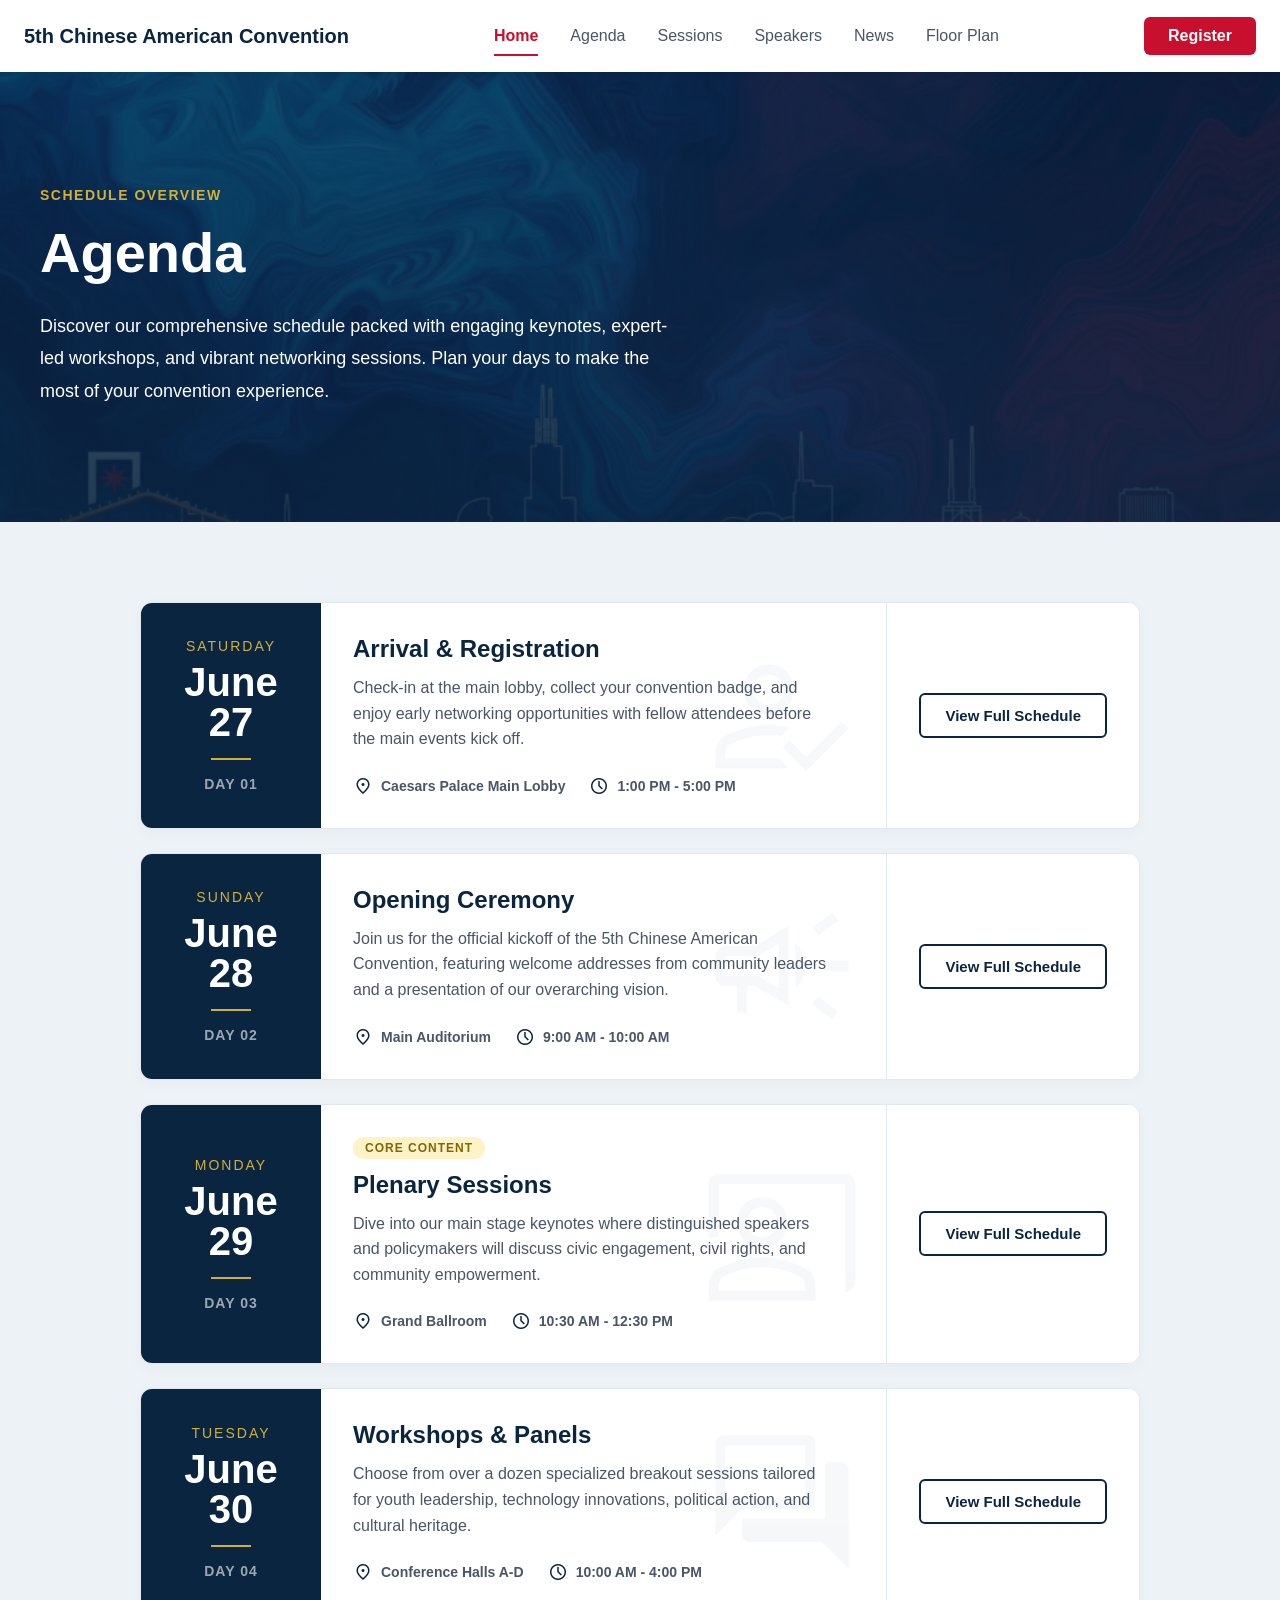
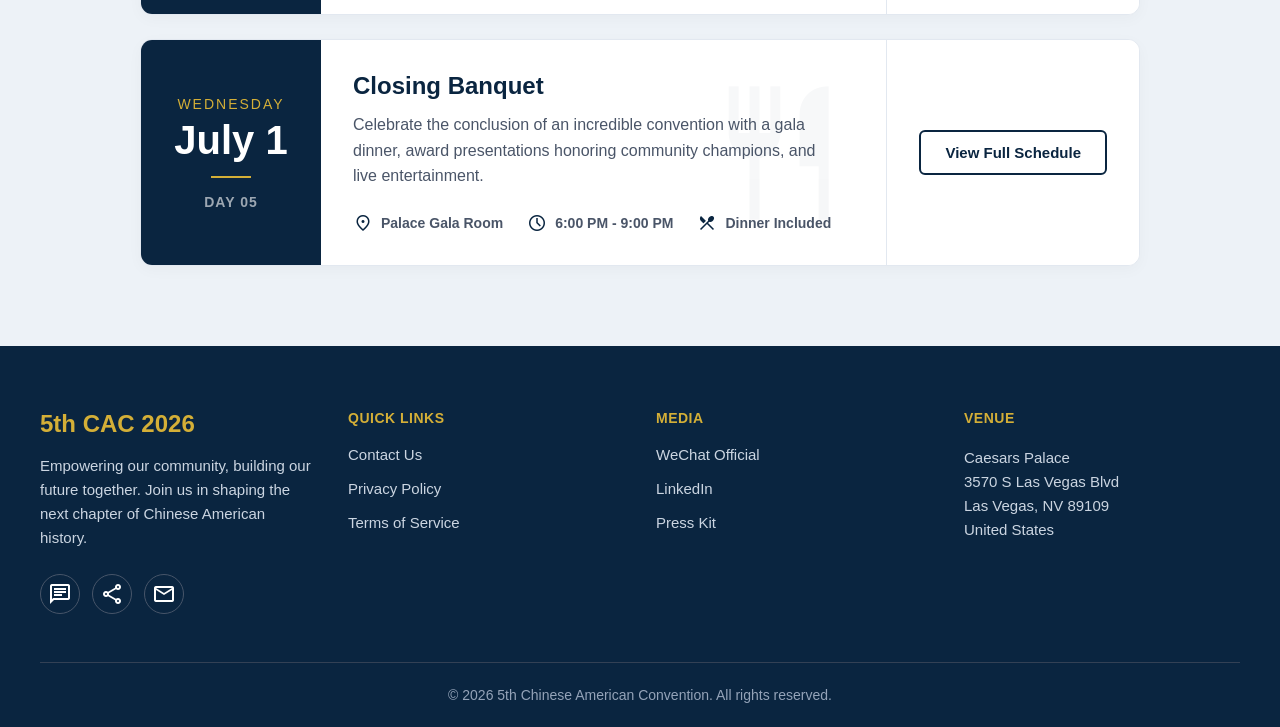
==== agenda.html @ 035e11e8 "agenda" ====
<!DOCTYPE html>
<html lang="en">

<head>
    <meta charset="UTF-8">
    <meta name="viewport" content="width=device-width, initial-scale=1.0">
    <title>Agenda | 5th Chinese American Convention</title>

    <!-- Google Material Icons -->
    <link rel="stylesheet"
        href="https://fonts.googleapis.com/css2?family=Material+Symbols+Outlined:opsz,wght,FILL,GRAD@24,400,0,0" />

    <link rel="stylesheet" href="global.css">
    <link rel="stylesheet" href="styles/agenda.css">
</head>

<body>
    <!-- Header is injected dynamically here -->
    <div id="header-placeholder"></div>

    <main>
        <!-- Sub-Page Hero Banner Component -->
        <section class="agenda-hero">
            <div class="agenda-hero-container">
                <div class="agenda-hero-content">
                    <span class="agenda-kicker">SCHEDULE OVERVIEW</span>
                    <h1 class="agenda-title">Agenda</h1>
                    <p class="agenda-desc">Discover our comprehensive schedule packed with engaging keynotes, expert-led workshops, and vibrant networking sessions. Plan your days to make the most of your convention experience.</p>
                </div>
            </div>
        </section>

        <!-- Event Schedule Timeline Section -->
        <section class="timeline-section">
            <div class="timeline-container">
                
                <!-- Timeline Row 1 -->
                <div class="timeline-card">
                    <div class="timeline-date-block">
                        <span class="day-text">SATURDAY</span>
                        <span class="date-text">June 27</span>
                        <hr class="date-divider">
                        <span class="day-label">Day 01</span>
                    </div>
                    <div class="timeline-body">
                        <span class="material-symbols-outlined watermark-icon">how_to_reg</span>
                        <h3 class="timeline-title">Arrival & Registration</h3>
                        <p class="timeline-desc">Check-in at the main lobby, collect your convention badge, and enjoy early networking opportunities with fellow attendees before the main events kick off.</p>
                        <div class="timeline-meta">
                            <span class="meta-item"><span class="material-symbols-outlined">location_on</span> Caesars Palace Main Lobby</span>
                            <span class="meta-item"><span class="material-symbols-outlined">schedule</span> 1:00 PM - 5:00 PM</span>
                        </div>
                    </div>
                    <div class="timeline-action">
                        <a href="day1.html" class="btn-ghost-navy">View Full Schedule</a>
                    </div>
                </div>

                <!-- Timeline Row 2 -->
                <div class="timeline-card">
                    <div class="timeline-date-block">
                        <span class="day-text">SUNDAY</span>
                        <span class="date-text">June 28</span>
                        <hr class="date-divider">
                        <span class="day-label">Day 02</span>
                    </div>
                    <div class="timeline-body">
                        <span class="material-symbols-outlined watermark-icon">campaign</span>
                        <h3 class="timeline-title">Opening Ceremony</h3>
                        <p class="timeline-desc">Join us for the official kickoff of the 5th Chinese American Convention, featuring welcome addresses from community leaders and a presentation of our overarching vision.</p>
                        <div class="timeline-meta">
                            <span class="meta-item"><span class="material-symbols-outlined">location_on</span> Main Auditorium</span>
                            <span class="meta-item"><span class="material-symbols-outlined">schedule</span> 9:00 AM - 10:00 AM</span>
                        </div>
                    </div>
                    <div class="timeline-action">
                        <a href="#" class="btn-ghost-navy">View Full Schedule</a>
                    </div>
                </div>

                <!-- Timeline Row 3 (Featuring Core Content Badge) -->
                <div class="timeline-card">
                    <div class="timeline-date-block">
                        <span class="day-text">MONDAY</span>
                        <span class="date-text">June 29</span>
                        <hr class="date-divider">
                        <span class="day-label">Day 03</span>
                    </div>
                    <div class="timeline-body">
                        <span class="material-symbols-outlined watermark-icon">co_present</span>
                        <span class="kicker-badge">CORE CONTENT</span>
                        <h3 class="timeline-title">Plenary Sessions</h3>
                        <p class="timeline-desc">Dive into our main stage keynotes where distinguished speakers and policymakers will discuss civic engagement, civil rights, and community empowerment.</p>
                        <div class="timeline-meta">
                            <span class="meta-item"><span class="material-symbols-outlined">location_on</span> Grand Ballroom</span>
                            <span class="meta-item"><span class="material-symbols-outlined">schedule</span> 10:30 AM - 12:30 PM</span>
                        </div>
                    </div>
                    <div class="timeline-action">
                        <a href="#" class="btn-ghost-navy">View Full Schedule</a>
                    </div>
                </div>

                <!-- Timeline Row 4 -->
                <div class="timeline-card">
                    <div class="timeline-date-block">
                        <span class="day-text">TUESDAY</span>
                        <span class="date-text">June 30</span>
                        <hr class="date-divider">
                        <span class="day-label">Day 04</span>
                    </div>
                    <div class="timeline-body">
                        <span class="material-symbols-outlined watermark-icon">forum</span>
                        <h3 class="timeline-title">Workshops & Panels</h3>
                        <p class="timeline-desc">Choose from over a dozen specialized breakout sessions tailored for youth leadership, technology innovations, political action, and cultural heritage.</p>
                        <div class="timeline-meta">
                            <span class="meta-item"><span class="material-symbols-outlined">location_on</span> Conference Halls A-D</span>
                            <span class="meta-item"><span class="material-symbols-outlined">schedule</span> 10:00 AM - 4:00 PM</span>
                        </div>
                    </div>
                    <div class="timeline-action">
                        <a href="#" class="btn-ghost-navy">View Full Schedule</a>
                    </div>
                </div>

                <!-- Timeline Row 5 -->
                <div class="timeline-card">
                    <div class="timeline-date-block">
                        <span class="day-text">WEDNESDAY</span>
                        <span class="date-text">July 1</span>
                        <hr class="date-divider">
                        <span class="day-label">Day 05</span>
                    </div>
                    <div class="timeline-body">
                        <span class="material-symbols-outlined watermark-icon">restaurant</span>
                        <h3 class="timeline-title">Closing Banquet</h3>
                        <p class="timeline-desc">Celebrate the conclusion of an incredible convention with a gala dinner, award presentations honoring community champions, and live entertainment.</p>
                        <div class="timeline-meta">
                            <span class="meta-item"><span class="material-symbols-outlined">location_on</span> Palace Gala Room</span>
                            <span class="meta-item"><span class="material-symbols-outlined">schedule</span> 6:00 PM - 9:00 PM</span>
                            <span class="meta-item"><span class="material-symbols-outlined">restaurant_menu</span> Dinner Included</span>
                        </div>
                    </div>
                    <div class="timeline-action">
                        <a href="#" class="btn-ghost-navy">View Full Schedule</a>
                    </div>
                </div>

            </div>
        </section>
    </main>

    <!-- Footer is injected dynamically here -->
    <div id="footer-placeholder"></div>

    <script src="global.js"></script>
    <script src="scripts/agenda.js"></script>
</body>

</html>
---- global.css ----
:root {
    --brand-navy: #0A2540;
    --brand-red: #C8102E;
    --text-grey: #4A5568;
    --light-grey: #EDF2F7;
    --border-grey: #E2E8F0;
    --bg-white: #ffffff;
    --font-family: -apple-system, BlinkMacSystemFont, "Segoe UI", Roboto, Helvetica, Arial, sans-serif;
}

* {
    margin: 0;
    padding: 0;
    box-sizing: border-box;
}

html {
    scroll-behavior: smooth;
}

body {
    font-family: var(--font-family);
}

/* Allow the dynamically injected sticky header to attach to the body viewport */
#header-placeholder {
    display: contents;
}

/* ==================================
   Main Navbar (Desktop Architecture)
==================================== */
.main-navbar {
    display: flex;
    align-items: center;
    justify-content: space-between;
    padding: 0 24px;
    height: 72px;
    position: sticky;
    top: 0;
    z-index: 997; /* Sits just below the mobile overlay (998) and drawer (999) */
    background-color: var(--bg-white);
    box-shadow: 0 2px 4px rgba(0,0,0,0.05);
}

.brand-logo {
    font-weight: 700;
    color: var(--brand-navy);
    font-size: 1.25rem;
}

.desktop-nav ul {
    display: flex;
    list-style: none;
    gap: 32px;
}

.desktop-nav a {
    position: relative;
    text-decoration: none;
    color: var(--text-grey);
    font-weight: 400;
    padding: 8px 0;
    transition: color 0.3s ease;
}

/* Active Indicator with Left-to-Right Animation */
.desktop-nav a::after {
    content: '';
    position: absolute;
    left: 0;
    bottom: -4px;
    width: 100%;
    height: 2px;
    background-color: var(--brand-red);
    transform: scaleX(0);
    transform-origin: left;
    transition: transform 0.3s ease-in-out;
}

.desktop-nav a:hover {
    color: var(--brand-red);
}

.desktop-nav a:hover::after {
    transform: scaleX(1);
}

.desktop-nav a.active {
    color: var(--brand-red);
    font-weight: 700;
}

.desktop-nav a.active::after {
    transform: scaleX(1);
}

/* CTA Button */
.cta-btn {
    background-color: var(--brand-red);
    color: var(--bg-white);
    border: none;
    padding: 10px 24px;
    border-radius: 6px;
    font-weight: 700;
    font-size: 1rem;
    cursor: pointer;
    text-decoration: none;
    display: inline-block;
    transition: background-color 0.2s ease;
}

.cta-btn:hover {
    background-color: #a80c25;
}

.mobile-only {
    display: none;
}

/* ==================================
   Mobile Drawer Overlay Layout
==================================== */
.drawer-overlay {
    position: fixed;
    top: 0; left: 0;
    width: 100%; height: 100%;
    background-color: rgba(10, 37, 64, 0.4);
    z-index: 998;
    opacity: 0;
    pointer-events: none;
    transition: opacity 0.3s ease;
}

.drawer-overlay.open {
    opacity: 1;
    pointer-events: auto;
}

.mobile-drawer {
    position: fixed;
    top: 0;
    right: -100%;
    width: 100%;
    max-width: 400px;
    height: 100vh;
    background-color: var(--bg-white);
    z-index: 999;
    display: flex;
    flex-direction: column;
    transition: right 0.4s cubic-bezier(0.4, 0, 0.2, 1);
    box-shadow: -4px 0 15px rgba(0, 0, 0, 0.1);
}

.mobile-drawer.open {
    right: 0;
}

.drawer-content {
    flex: 1;
    padding: 24px;
    overflow-y: auto;
    min-height: 0;
}

/* 1. Drawer Header */
.drawer-header {
    display: flex;
    justify-content: space-between;
    align-items: center;
    margin-bottom: 24px;
}

.drawer-brand {
    display: flex;
    align-items: center;
    gap: 8px;
    font-weight: 700;
    color: var(--brand-navy);
    font-size: 1.1rem;
}

.icon-5 {
    background-color: var(--brand-navy);
    color: var(--bg-white);
    width: 28px;
    height: 28px;
    display: inline-flex;
    align-items: center;
    justify-content: center;
    border-radius: 4px;
}

.close-btn {
    background: none;
    border: none;
    font-size: 2rem;
    color: var(--text-grey);
    cursor: pointer;
    line-height: 1;
}

/* 2. Localization Toggle */
.localization-toggle {
    display: flex;
    background-color: var(--light-grey);
    padding: 4px;
    border-radius: 24px;
    margin-bottom: 24px;
}

.lang-btn {
    flex: 1;
    border: none;
    background: transparent;
    padding: 10px;
    border-radius: 20px;
    font-weight: 600;
    color: var(--text-grey);
    cursor: pointer;
    transition: 0.3s;
}

.lang-btn.active {
    background-color: var(--brand-navy);
    color: var(--bg-white);
}

/* 3. Vertical Navigation Links */
.mobile-nav ul {
    list-style: none;
}

.mobile-nav a {
    display: block;
    padding: 16px;
    text-decoration: none;
    color: var(--brand-navy);
    font-weight: 700;
    border-radius: 8px;
    margin-bottom: 8px;
    transition: 0.2s;
}

.mobile-nav a.active {
    background-color: var(--brand-red);
    color: var(--bg-white);
    box-shadow: 0 4px 10px rgba(200, 16, 46, 0.25);
}

/* 5. Sticky Bottom CTA */
.drawer-footer {
    padding: 24px;
    background-color: var(--bg-white);
    border-top: 1px solid var(--border-grey);
}

.sticky-cta {
    width: 100%;
    display: inline-flex;
    align-items: center;
    justify-content: center;
    gap: 10px;
    background-color: var(--brand-red);
    color: var(--bg-white);
    padding: 16px;
    border: none;
    border-radius: 8px;
    font-size: 1rem;
    font-weight: 700;
    text-decoration: none;
    cursor: pointer;
}

.microcopy {
    text-align: center;
    margin-top: 12px;
    font-size: 0.75rem;
    color: var(--text-grey);
    text-transform: uppercase;
}

/* ==================================
   Responsive Viewport Architecture
==================================== */
@media (max-width: 768px) {
    .desktop-nav, .desktop-only {
        display: none;
    }
    .mobile-only {
        display: flex;
        background: none;
        border: none;
        color: var(--brand-navy);
        cursor: pointer;
        align-items: center;
    }
}

/* ==================================
   Global Footer Architecture
==================================== */
.main-footer {
    background-color: var(--brand-navy);
    color: var(--bg-white);
    padding: 64px 24px 24px;
}

.footer-container {
    max-width: 1200px;
    margin: 0 auto;
    display: flex;
    flex-direction: column;
}

/* 1. Main Footer Grid Layout */
.footer-grid {
    display: grid;
    grid-template-columns: repeat(4, 1fr);
    gap: 32px;
    margin-bottom: 48px;
}

.footer-col {
    display: flex;
    flex-direction: column;
}

.footer-brand {
    color: var(--gold-accent, #D4AF37);
    font-size: 1.5rem;
    font-weight: 800;
    margin-bottom: 16px;
}

.footer-summary {
    color: #CBD5E1; /* Light gray */
    font-size: 0.9375rem;
    line-height: 1.6;
    margin-bottom: 24px;
}

.social-icons {
    display: flex;
    flex-direction: row;
    gap: 12px;
}

.social-icon {
    display: inline-flex;
    align-items: center;
    justify-content: center;
    width: 40px;
    height: 40px;
    border-radius: 50%;
    border: 1px solid #475569;
    color: var(--bg-white);
    text-decoration: none;
    transition: all 0.2s ease;
}

.social-icon:hover {
    border-color: var(--gold-accent, #D4AF37);
    color: var(--gold-accent, #D4AF37);
    background-color: rgba(212, 175, 55, 0.1);
}

.footer-heading {
    color: var(--gold-accent, #D4AF37);
    font-size: 0.875rem;
    font-weight: 700;
    text-transform: uppercase;
    margin-bottom: 20px;
    letter-spacing: 0.5px;
}

.footer-nav {
    list-style: none;
    display: flex;
    flex-direction: column;
    gap: 16px;
    padding: 0;
}

.footer-nav a {
    color: #CBD5E1;
    text-decoration: none;
    font-size: 0.9375rem;
    transition: color 0.2s ease;
}

.footer-nav a:hover {
    color: var(--gold-accent, #D4AF37);
}

.footer-address {
    color: #CBD5E1;
    font-size: 0.9375rem;
    line-height: 1.6;
    font-style: normal;
}

/* 2. Copyright Sub-Footer Bar */
.footer-bottom {
    border-top: 1px solid #334155;
    padding-top: 24px;
    text-align: center;
}

.footer-bottom p {
    color: #94A3B8; /* Muted gray */
    font-size: 0.875rem;
}

/* Responsive Reflow Optimization */
@media (max-width: 900px) {
    .footer-grid {
        grid-template-columns: repeat(2, 1fr);
        gap: 40px 24px;
    }
}

@media (max-width: 768px) {
    .footer-grid {
        grid-template-columns: 1fr;
        gap: 40px;
    }
    
    .footer-bottom {
        padding-top: 32px;
    }
}
---- styles/agenda.css ----
/* ==================================
   Sub-Page Hero Section (Agenda)
==================================== */
.agenda-hero {
    position: relative;
    /* Deep blue semi-transparent overlay mask on the background image */
    background-image: 
        linear-gradient(rgba(10, 37, 64, 0.75), rgba(10, 37, 64, 0.90)), 
        url('../images/convention_cover1.png');
    background-size: cover;
    background-position: center center;
    background-repeat: no-repeat;
    min-height: 50vh;
    display: flex;
    align-items: center;
    padding: 100px 24px;
}

.agenda-hero-container {
    max-width: 1200px;
    width: 100%;
    margin: 0 auto;
    display: flex;
    justify-content: flex-start; /* Left-aligned content flow */
}

.agenda-hero-content {
    max-width: 650px;
    display: flex;
    flex-direction: column;
    align-items: flex-start;
}

.agenda-kicker {
    color: var(--gold-accent, #D4AF37);
    font-size: 0.875rem;
    font-weight: 700;
    text-transform: uppercase;
    letter-spacing: 1.5px;
    margin-bottom: 16px;
}

.agenda-title {
    color: var(--bg-white, #ffffff);
    font-size: 3.5rem;
    font-weight: 800;
    line-height: 1.2;
    margin-bottom: 24px;
}

.agenda-desc {
    color: var(--bg-white, #ffffff);
    font-size: 1.125rem;
    font-weight: 400;
    line-height: 1.8; /* Wide line-height spacing for scannability */
}

/* Responsive Viewport Reflow */
@media (max-width: 768px) {
    .agenda-hero {
        padding: 60px 24px;
        min-height: 40vh;
    }

    .agenda-title {
        font-size: 2.5rem;
    }
    
    .agenda-desc {
        font-size: 1rem;
    }
}

/* ==================================
   Event Schedule Timeline Section
==================================== */
.timeline-section {
    padding: 80px 24px;
    background-color: var(--light-grey, #EDF2F7);
    display: flex;
    justify-content: center;
}

.timeline-container {
    max-width: 1000px;
    width: 100%;
    display: flex;
    flex-direction: column;
    gap: 24px;
}

/* Base Card Framework */
.timeline-card {
    display: flex;
    flex-direction: row;
    background-color: var(--bg-white, #ffffff);
    border: 1px solid var(--border-grey, #E2E8F0);
    border-radius: 12px;
    overflow: hidden;
    box-shadow: 0 4px 15px rgba(0,0,0,0.03);
    transition: transform 0.2s ease, box-shadow 0.2s ease;
}

.timeline-card:hover {
    transform: translateY(-2px);
    box-shadow: 0 8px 20px rgba(0,0,0,0.06);
}

/* 1. Left Column: Date Anchor Block */
.timeline-date-block {
    background-color: var(--brand-navy, #0A2540);
    width: 180px;
    flex-shrink: 0;
    display: flex;
    flex-direction: column;
    align-items: center;
    justify-content: center;
    padding: 32px 16px;
    text-align: center;
}

.day-text {
    color: var(--gold-accent, #D4AF37);
    font-size: 0.875rem;
    font-weight: 400;
    letter-spacing: 2px;
    text-transform: uppercase;
    margin-bottom: 8px;
}

.date-text {
    color: var(--bg-white, #ffffff);
    font-size: 2.5rem;
    font-weight: 800;
    line-height: 1;
    margin-bottom: 16px;
    text-align: center;
}

.date-divider {
    width: 40px;
    border: none;
    border-top: 2px solid var(--gold-accent, #D4AF37);
    margin-bottom: 16px;
}

.day-label {
    color: rgba(255, 255, 255, 0.6);
    font-size: 0.875rem;
    font-weight: 600;
    text-transform: uppercase;
    letter-spacing: 1px;
}

/* 2. Center Column: Main Informational Body */
.timeline-body {
    flex: 1;
    padding: 32px;
    display: flex;
    flex-direction: column;
    justify-content: center;
    position: relative;
    z-index: 1;
}

.kicker-badge {
    background-color: #FDF3C7; /* Light gold background fill */
    color: #856404; /* High-contrast dark typography */
    font-size: 0.75rem;
    font-weight: 700;
    padding: 4px 12px;
    border-radius: 999px;
    align-self: flex-start;
    margin-bottom: 12px;
    text-transform: uppercase;
    letter-spacing: 1px;
}

.timeline-title {
    color: var(--brand-navy, #0A2540);
    font-size: 1.5rem;
    font-weight: 700;
    margin-bottom: 12px;
}

.timeline-desc {
    color: var(--text-grey, #4A5568);
    font-size: 1rem;
    line-height: 1.6;
    margin-bottom: 24px;
    max-width: 95%;
}

.timeline-meta {
    display: flex;
    flex-direction: row;
    gap: 24px;
    align-items: center;
    flex-wrap: wrap;
    margin-top: auto;
}

.meta-item {
    display: inline-flex;
    align-items: center;
    gap: 8px;
    color: var(--text-grey, #4A5568);
    font-size: 0.875rem;
    font-weight: 600;
}

.meta-item .material-symbols-outlined {
    font-size: 1.25rem;
    color: var(--brand-navy, #0A2540);
}

.watermark-icon {
    position: absolute;
    right: 24px;
    top: 50%;
    transform: translateY(-50%);
    font-size: 160px;
    color: var(--brand-navy, #0A2540);
    opacity: 0.03; /* Barely visible */
    pointer-events: none;
    z-index: -1;
}

/* 3. Right Column: Action Terminal */
.timeline-action {
    padding: 32px;
    display: flex;
    align-items: center;
    justify-content: center;
    border-left: 1px solid var(--border-grey, #E2E8F0);
    background-color: var(--bg-white, #ffffff);
}

.btn-ghost-navy {
    background-color: transparent;
    color: var(--brand-navy, #0A2540);
    border: 2px solid var(--brand-navy, #0A2540);
    padding: 12px 24px;
    border-radius: 6px;
    font-size: 0.9375rem;
    font-weight: 700;
    text-decoration: none;
    transition: all 0.2s ease;
    white-space: nowrap;
    text-align: center;
}

.btn-ghost-navy:hover {
    background-color: var(--brand-navy, #0A2540);
    color: var(--bg-white, #ffffff);
}

/* Responsive Reflow Logic */
@media (max-width: 900px) {
    .timeline-card {
        flex-direction: column;
    }

    /* Left Date Anchor becomes full-width Header Banner */
    .timeline-date-block {
        width: 100%;
        padding: 16px 24px;
        flex-direction: row;
        align-items: baseline;
        gap: 12px;
    }

    .day-text { margin-bottom: 0; font-size: 1rem; }
    .date-text { margin-bottom: 0; font-size: 1.5rem; }
    .date-divider { display: none; }
    .day-label { margin-left: auto; }

    .timeline-body {
        padding: 24px;
    }
    
    .timeline-desc {
        max-width: 100%;
    }

    .watermark-icon {
        font-size: 120px;
        right: 16px;
    }

    .timeline-action {
        border-left: none;
        border-top: 1px solid var(--border-grey, #E2E8F0);
        padding: 24px;
    }

    .btn-ghost-navy {
        width: 100%; /* Expands to full-width for touch targets */
    }
}
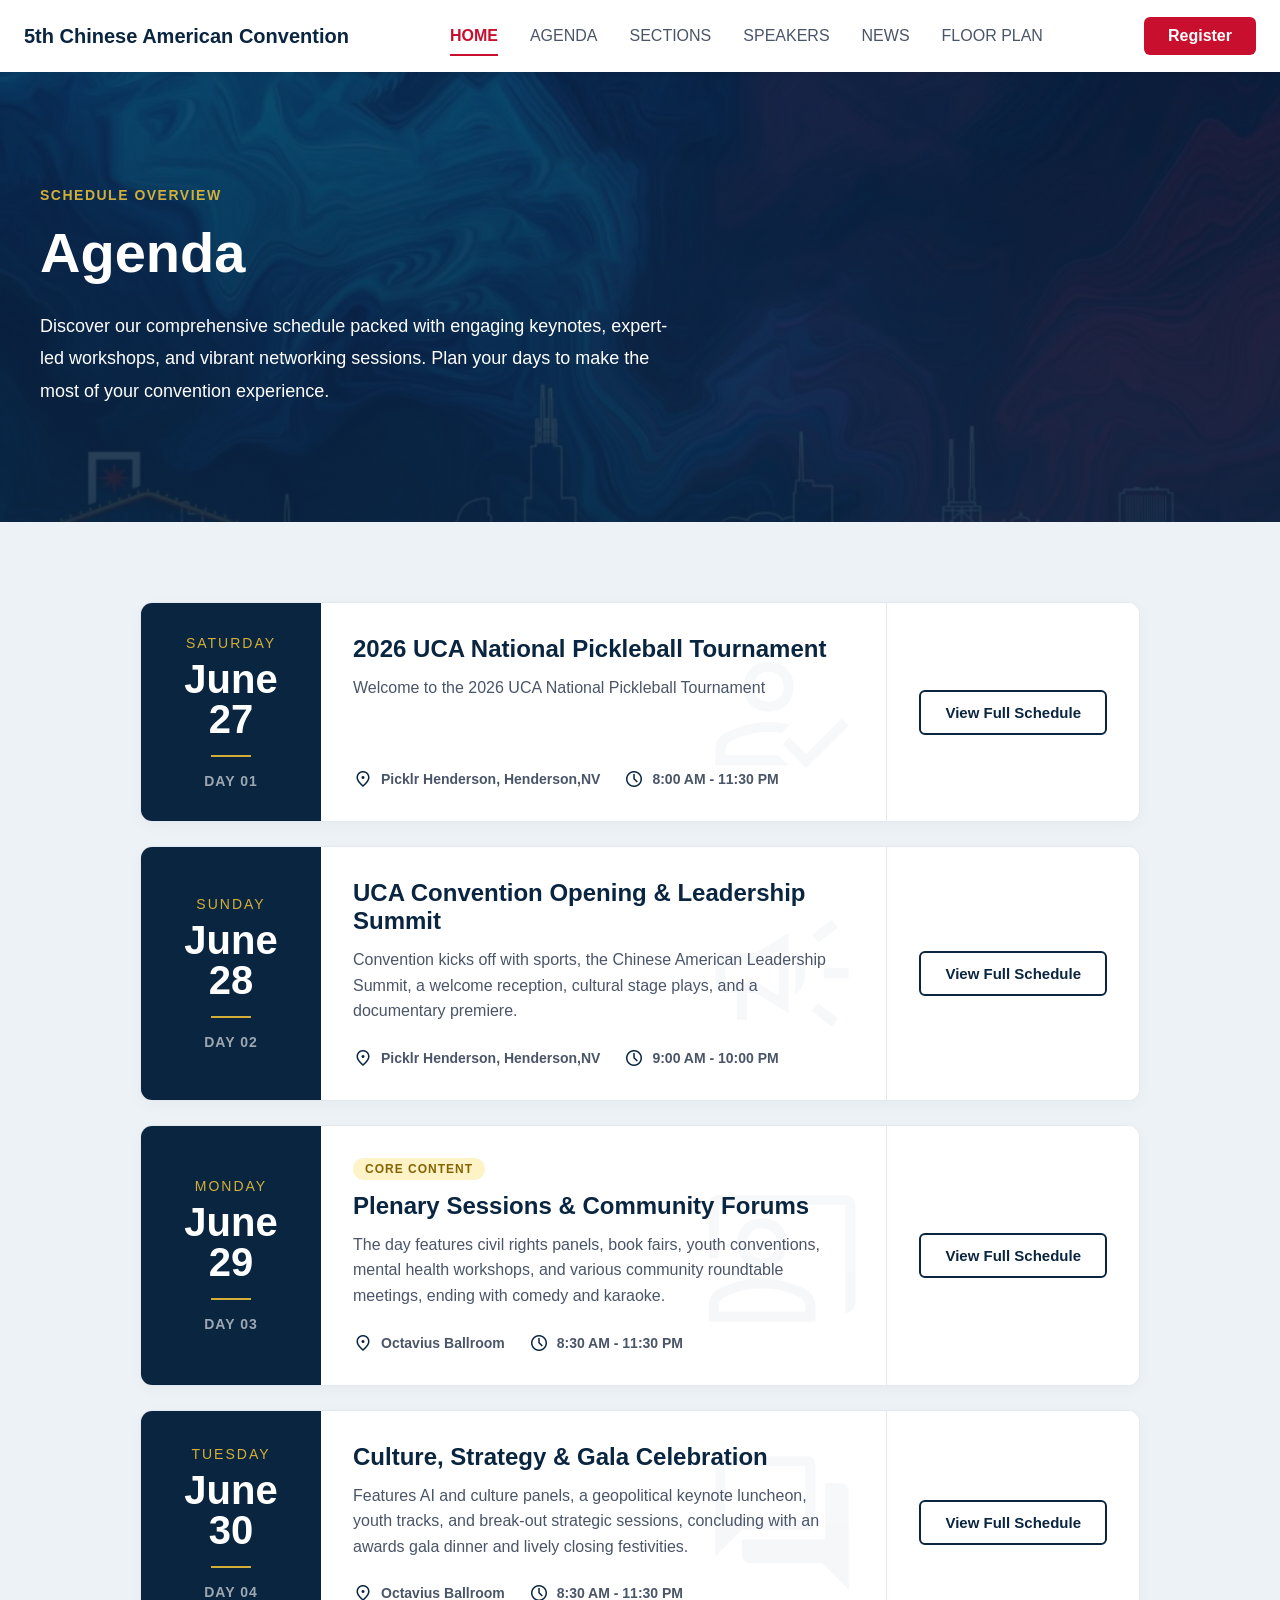
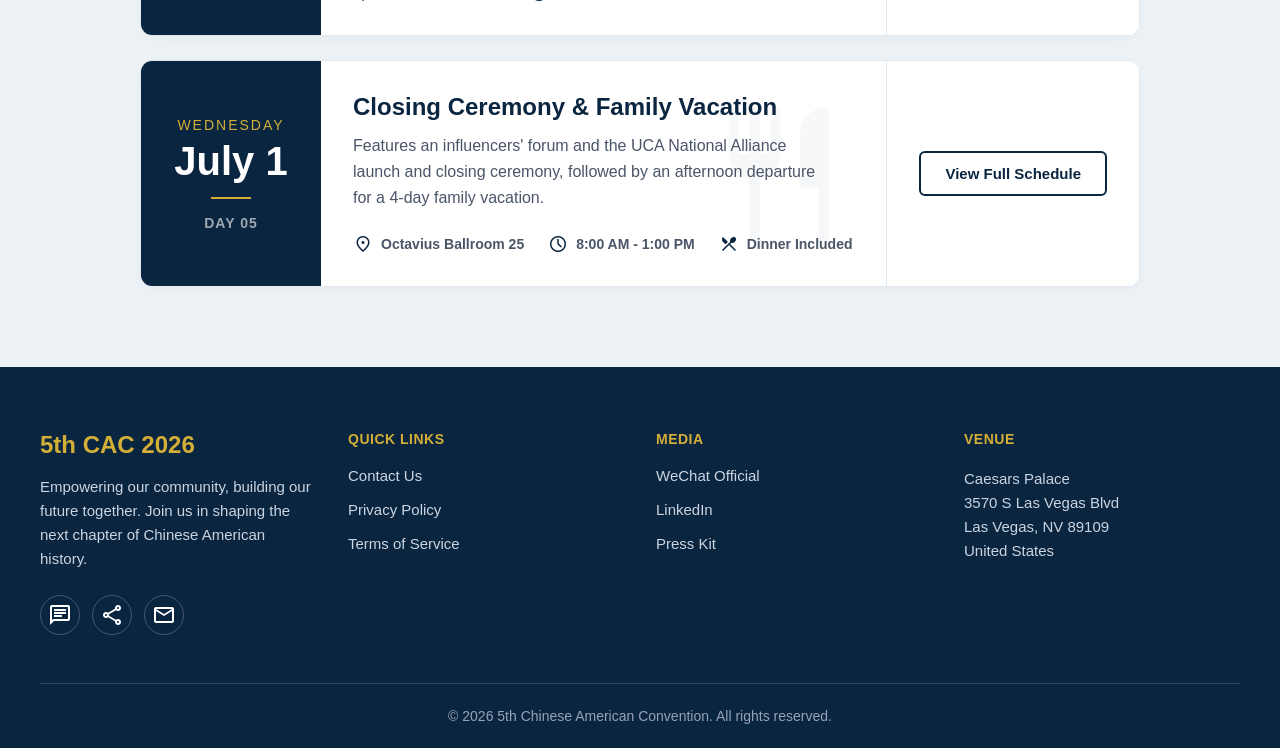
==== commit 41210855: "agenda1" ====
--- a/agenda.html
+++ b/agenda.html
@@ -25,7 +25,9 @@
                 <div class="agenda-hero-content">
                     <span class="agenda-kicker">SCHEDULE OVERVIEW</span>
                     <h1 class="agenda-title">Agenda</h1>
-                    <p class="agenda-desc">Discover our comprehensive schedule packed with engaging keynotes, expert-led workshops, and vibrant networking sessions. Plan your days to make the most of your convention experience.</p>
+                    <p class="agenda-desc">Discover our comprehensive schedule packed with engaging keynotes, expert-led
+                        workshops, and vibrant networking sessions. Plan your days to make the most of your convention
+                        experience.</p>
                 </div>
             </div>
         </section>
@@ -33,7 +35,7 @@
         <!-- Event Schedule Timeline Section -->
         <section class="timeline-section">
             <div class="timeline-container">
-                
+
                 <!-- Timeline Row 1 -->
                 <div class="timeline-card">
                     <div class="timeline-date-block">
@@ -44,11 +46,13 @@
                     </div>
                     <div class="timeline-body">
                         <span class="material-symbols-outlined watermark-icon">how_to_reg</span>
-                        <h3 class="timeline-title">Arrival & Registration</h3>
-                        <p class="timeline-desc">Check-in at the main lobby, collect your convention badge, and enjoy early networking opportunities with fellow attendees before the main events kick off.</p>
+                        <h3 class="timeline-title">2026 UCA National Pickleball Tournament</h3>
+                        <p class="timeline-desc">Welcome to the 2026 UCA National Pickleball Tournament</p>
                         <div class="timeline-meta">
-                            <span class="meta-item"><span class="material-symbols-outlined">location_on</span> Caesars Palace Main Lobby</span>
-                            <span class="meta-item"><span class="material-symbols-outlined">schedule</span> 1:00 PM - 5:00 PM</span>
+                            <span class="meta-item"><span class="material-symbols-outlined">location_on</span> Picklr
+                                Henderson, Henderson,NV</span>
+                            <span class="meta-item"><span class="material-symbols-outlined">schedule</span> 8:00 AM -
+                                11:30 PM</span>
                         </div>
                     </div>
                     <div class="timeline-action">
@@ -66,15 +70,18 @@
                     </div>
                     <div class="timeline-body">
                         <span class="material-symbols-outlined watermark-icon">campaign</span>
-                        <h3 class="timeline-title">Opening Ceremony</h3>
-                        <p class="timeline-desc">Join us for the official kickoff of the 5th Chinese American Convention, featuring welcome addresses from community leaders and a presentation of our overarching vision.</p>
+                        <h3 class="timeline-title">UCA Convention Opening & Leadership Summit</h3>
+                        <p class="timeline-desc">Convention kicks off with sports, the Chinese American Leadership
+                            Summit, a welcome reception, cultural stage plays, and a documentary premiere.</p>
                         <div class="timeline-meta">
-                            <span class="meta-item"><span class="material-symbols-outlined">location_on</span> Main Auditorium</span>
-                            <span class="meta-item"><span class="material-symbols-outlined">schedule</span> 9:00 AM - 10:00 AM</span>
+                            <span class="meta-item"><span class="material-symbols-outlined">location_on</span>Picklr
+                                Henderson, Henderson,NV</span>
+                            <span class="meta-item"><span class="material-symbols-outlined">schedule</span> 9:00 AM -
+                                10:00 PM</span>
                         </div>
                     </div>
                     <div class="timeline-action">
-                        <a href="#" class="btn-ghost-navy">View Full Schedule</a>
+                        <a href="day2.html" class="btn-ghost-navy">View Full Schedule</a>
                     </div>
                 </div>
 
@@ -89,15 +96,20 @@
                     <div class="timeline-body">
                         <span class="material-symbols-outlined watermark-icon">co_present</span>
                         <span class="kicker-badge">CORE CONTENT</span>
-                        <h3 class="timeline-title">Plenary Sessions</h3>
-                        <p class="timeline-desc">Dive into our main stage keynotes where distinguished speakers and policymakers will discuss civic engagement, civil rights, and community empowerment.</p>
+                        <h3 class="timeline-title">Plenary Sessions & Community Forums</h3>
+                        <p class="timeline-desc">The day features civil rights panels, book fairs, youth conventions,
+                            mental health workshops, and various community roundtable meetings, ending with comedy and
+                            karaoke.</p>
                         <div class="timeline-meta">
-                            <span class="meta-item"><span class="material-symbols-outlined">location_on</span> Grand Ballroom</span>
-                            <span class="meta-item"><span class="material-symbols-outlined">schedule</span> 10:30 AM - 12:30 PM</span>
+                            <span class="meta-item"><span class="material-symbols-outlined">location_on</span>Octavius
+                                Ballroom
+                            </span>
+                            <span class="meta-item"><span class="material-symbols-outlined">schedule</span> 8:30 AM -
+                                11:30 PM</span>
                         </div>
                     </div>
                     <div class="timeline-action">
-                        <a href="#" class="btn-ghost-navy">View Full Schedule</a>
+                        <a href="day3.html" class="btn-ghost-navy">View Full Schedule</a>
                     </div>
                 </div>
 
@@ -111,15 +123,19 @@
                     </div>
                     <div class="timeline-body">
                         <span class="material-symbols-outlined watermark-icon">forum</span>
-                        <h3 class="timeline-title">Workshops & Panels</h3>
-                        <p class="timeline-desc">Choose from over a dozen specialized breakout sessions tailored for youth leadership, technology innovations, political action, and cultural heritage.</p>
+                        <h3 class="timeline-title">Culture, Strategy & Gala Celebration</h3>
+                        <p class="timeline-desc">Features AI and culture panels, a geopolitical keynote luncheon, youth
+                            tracks, and break-out strategic sessions, concluding with an awards gala dinner and lively
+                            closing festivities.</p>
                         <div class="timeline-meta">
-                            <span class="meta-item"><span class="material-symbols-outlined">location_on</span> Conference Halls A-D</span>
-                            <span class="meta-item"><span class="material-symbols-outlined">schedule</span> 10:00 AM - 4:00 PM</span>
+                            <span class="meta-item"><span class="material-symbols-outlined">location_on</span>
+                                Octavius Ballroom</span>
+                            <span class="meta-item"><span class="material-symbols-outlined">schedule</span> 8:30 AM -
+                                11:30 PM</span>
                         </div>
                     </div>
                     <div class="timeline-action">
-                        <a href="#" class="btn-ghost-navy">View Full Schedule</a>
+                        <a href="day4.html" class="btn-ghost-navy">View Full Schedule</a>
                     </div>
                 </div>
 
@@ -133,16 +149,20 @@
                     </div>
                     <div class="timeline-body">
                         <span class="material-symbols-outlined watermark-icon">restaurant</span>
-                        <h3 class="timeline-title">Closing Banquet</h3>
-                        <p class="timeline-desc">Celebrate the conclusion of an incredible convention with a gala dinner, award presentations honoring community champions, and live entertainment.</p>
+                        <h3 class="timeline-title">Closing Ceremony & Family Vacation</h3>
+                        <p class="timeline-desc">Features an influencers' forum and the UCA National Alliance launch and
+                            closing ceremony, followed by an afternoon departure for a 4-day family vacation.</p>
                         <div class="timeline-meta">
-                            <span class="meta-item"><span class="material-symbols-outlined">location_on</span> Palace Gala Room</span>
-                            <span class="meta-item"><span class="material-symbols-outlined">schedule</span> 6:00 PM - 9:00 PM</span>
-                            <span class="meta-item"><span class="material-symbols-outlined">restaurant_menu</span> Dinner Included</span>
+                            <span class="meta-item"><span class="material-symbols-outlined">location_on</span> Octavius
+                                Ballroom 25</span>
+                            <span class="meta-item"><span class="material-symbols-outlined">schedule</span> 8:00 AM -
+                                1:00 PM</span>
+                            <span class="meta-item"><span class="material-symbols-outlined">restaurant_menu</span>
+                                Dinner Included</span>
                         </div>
                     </div>
                     <div class="timeline-action">
-                        <a href="#" class="btn-ghost-navy">View Full Schedule</a>
+                        <a href="day5.html" class="btn-ghost-navy">View Full Schedule</a>
                     </div>
                 </div>
 
